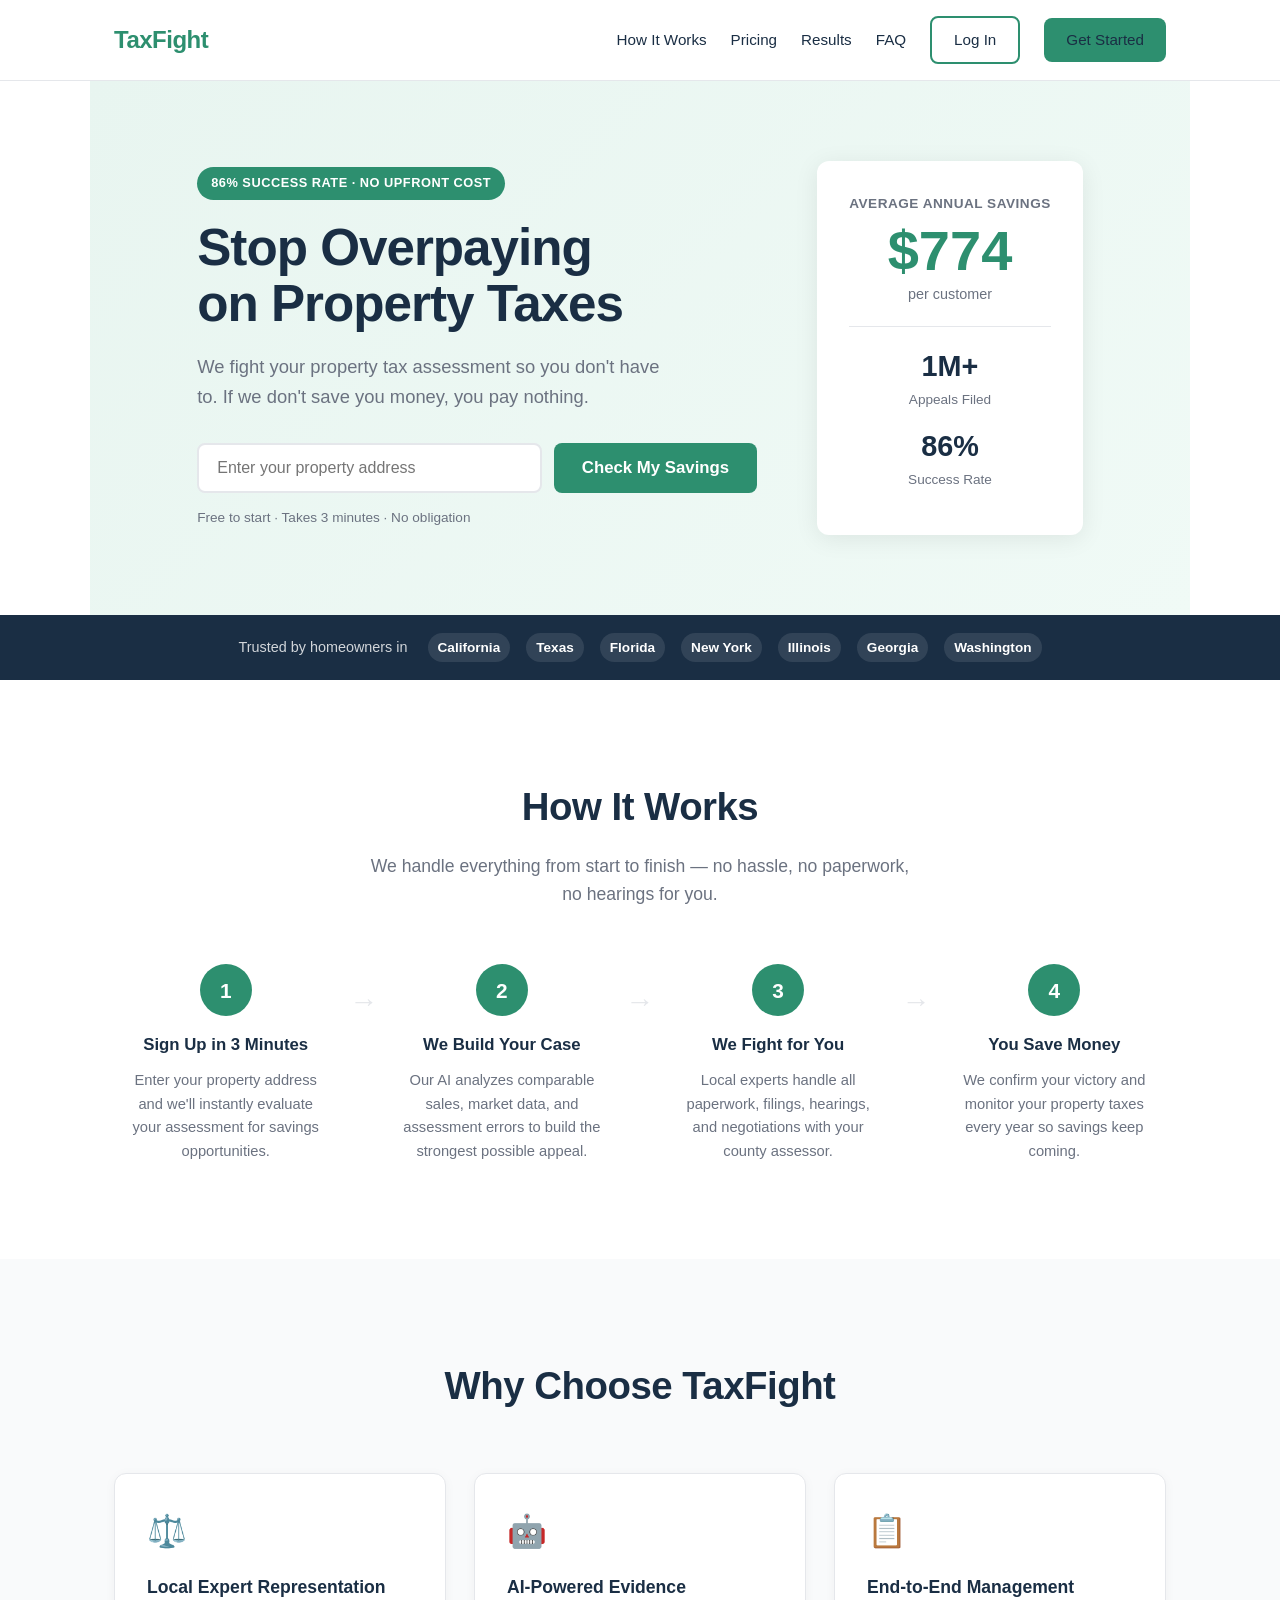
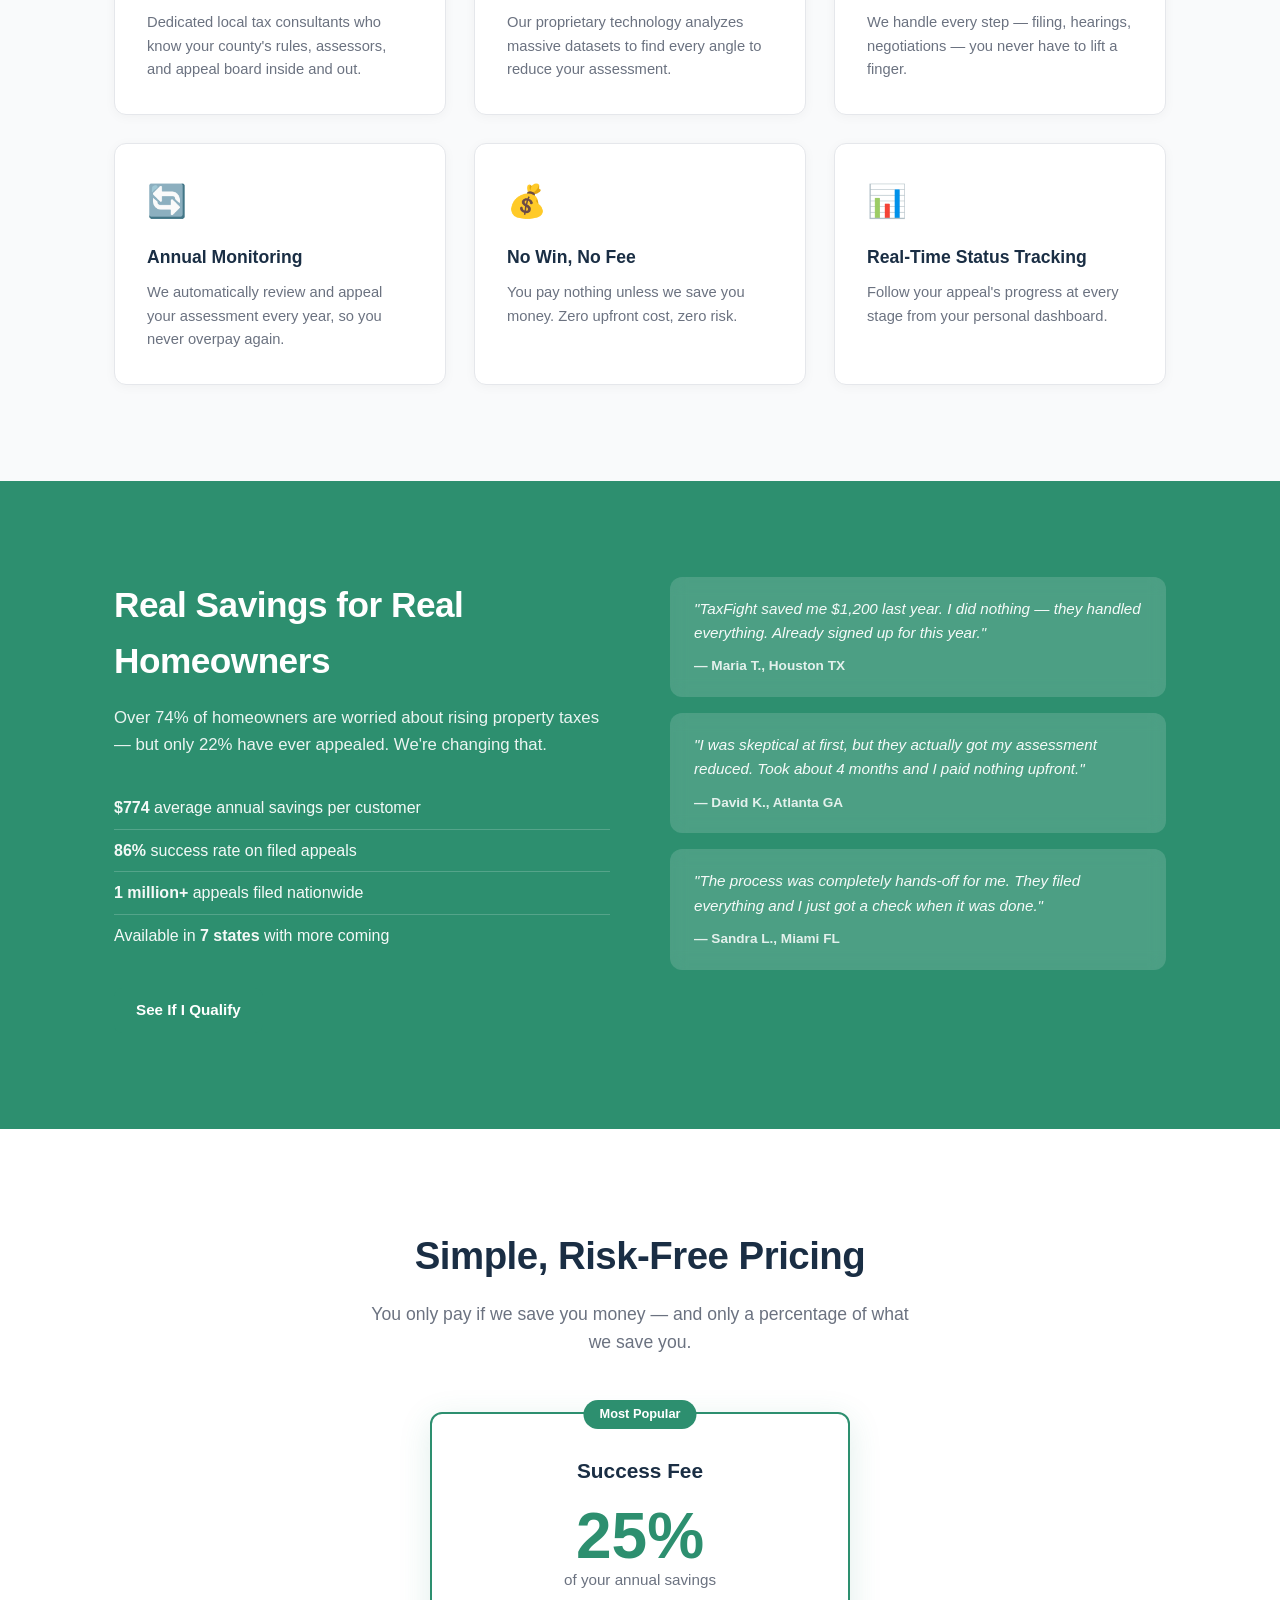
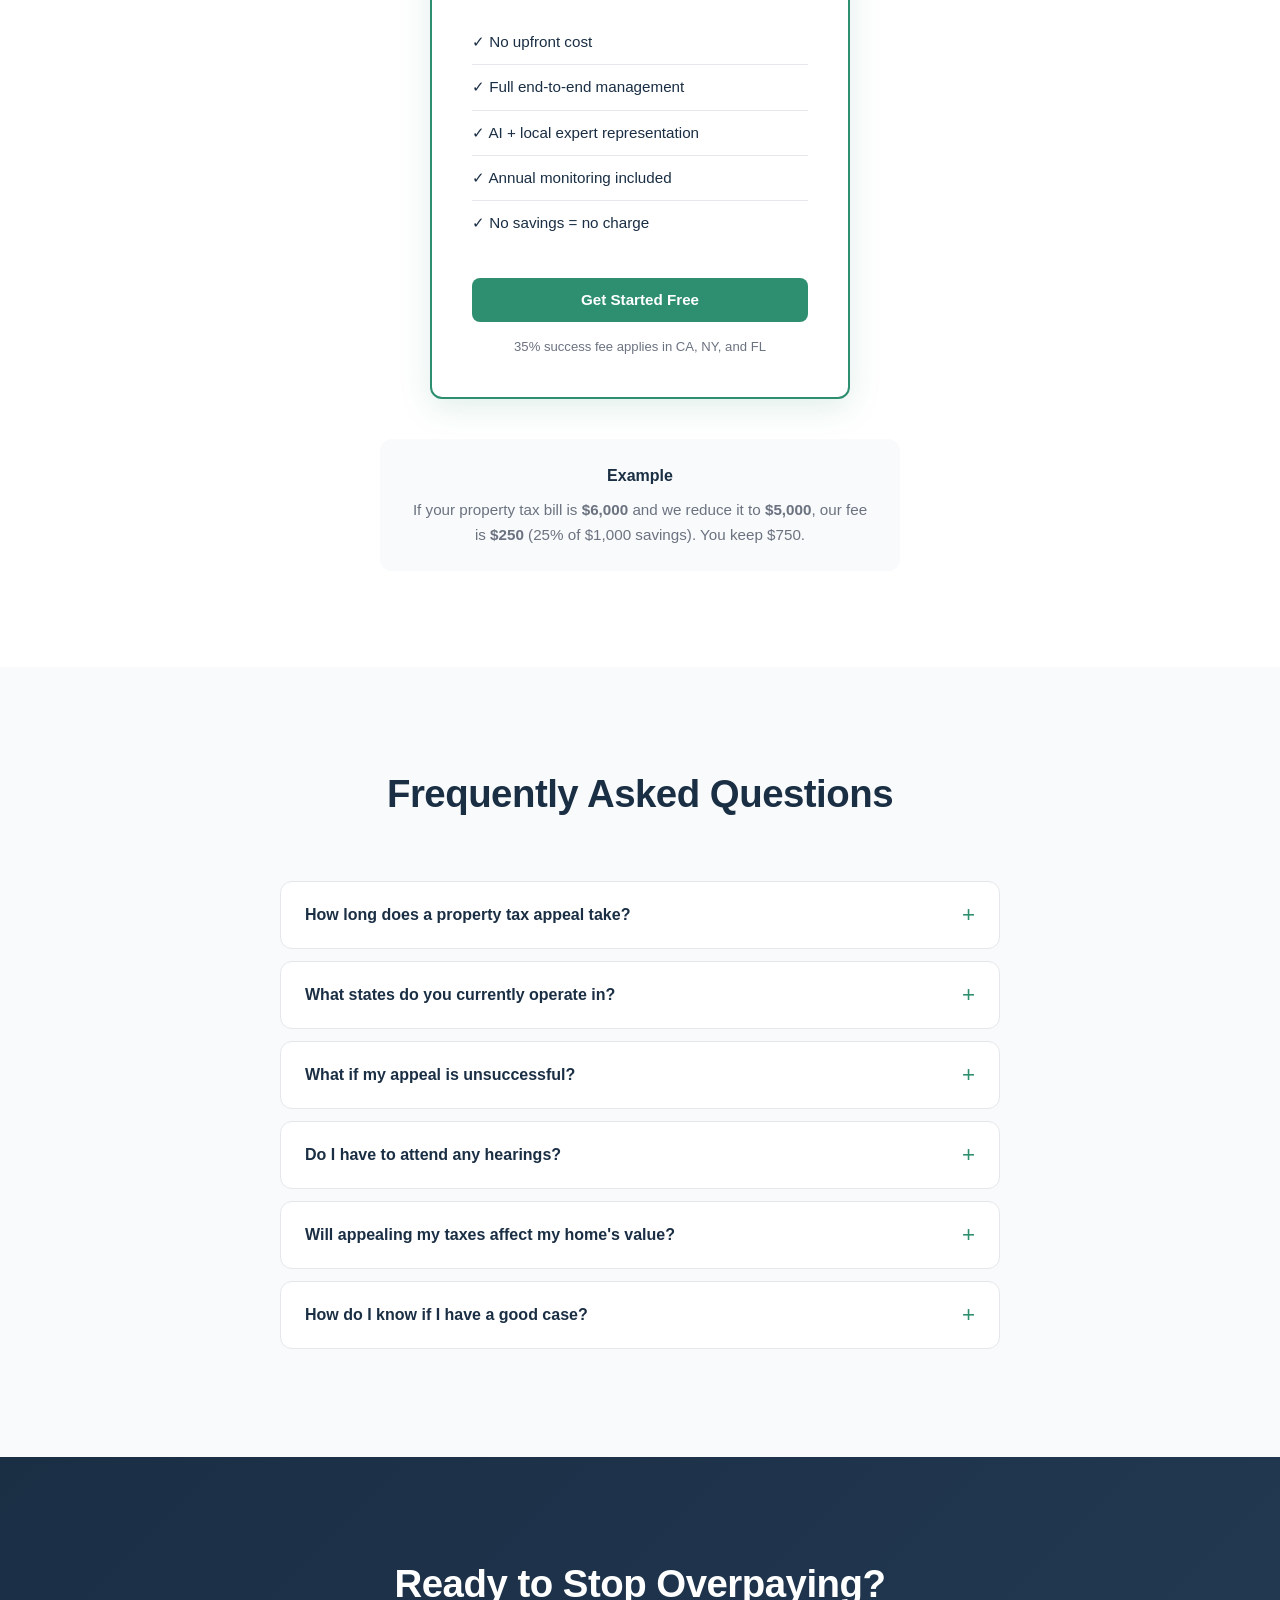
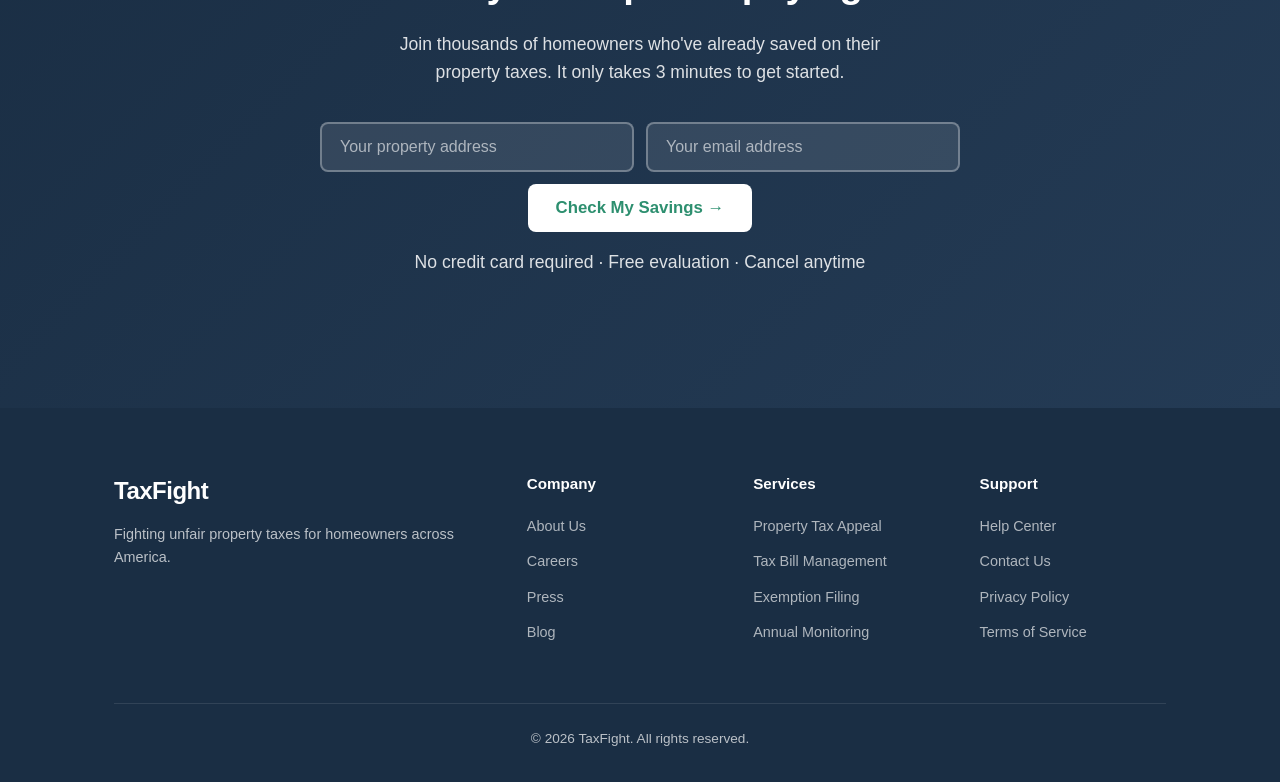
==== index.html @ 23f4a587 "Add TaxFight landing page - Ownwell-inspired property tax appeal site Full landing page clone includ" ====
<!DOCTYPE html>
<html lang="en">
<head>
  <meta charset="UTF-8" />
  <meta name="viewport" content="width=device-width, initial-scale=1.0" />
  <title>TaxFight - Reduce Your Property Taxes</title>
  <link rel="stylesheet" href="styles.css" />
</head>
<body>

  <!-- NAVBAR -->
  <nav class="navbar">
    <div class="nav-container">
      <a href="#" class="logo">TaxFight</a>
      <ul class="nav-links">
        <li><a href="#how-it-works">How It Works</a></li>
        <li><a href="#pricing">Pricing</a></li>
        <li><a href="#results">Results</a></li>
        <li><a href="#faq">FAQ</a></li>
        <li><a href="#signup" class="btn btn-outline">Log In</a></li>
        <li><a href="#signup" class="btn btn-primary">Get Started</a></li>
      </ul>
    </div>
  </nav>

  <!-- HERO -->
  <section class="hero">
    <div class="hero-content">
      <div class="hero-badge">86% Success Rate · No Upfront Cost</div>
      <h1>Stop Overpaying<br />on Property Taxes</h1>
      <p class="hero-sub">We fight your property tax assessment so you don't have to. If we don't save you money, you pay nothing.</p>
      <form class="hero-form" onsubmit="handleSignup(event)">
        <input type="text" placeholder="Enter your property address" class="hero-input" />
        <button type="submit" class="btn btn-primary btn-lg">Check My Savings</button>
      </form>
      <p class="hero-note">Free to start · Takes 3 minutes · No obligation</p>
    </div>
    <div class="hero-image">
      <div class="hero-card">
        <div class="card-label">Average Annual Savings</div>
        <div class="card-value">$774</div>
        <div class="card-sub">per customer</div>
        <div class="card-divider"></div>
        <div class="card-stat">
          <span class="stat-num">1M+</span>
          <span class="stat-label">Appeals Filed</span>
        </div>
        <div class="card-stat">
          <span class="stat-num">86%</span>
          <span class="stat-label">Success Rate</span>
        </div>
      </div>
    </div>
  </section>

  <!-- TRUST BAR -->
  <section class="trust-bar">
    <div class="container">
      <span>Trusted by homeowners in</span>
      <div class="states">
        <span>California</span>
        <span>Texas</span>
        <span>Florida</span>
        <span>New York</span>
        <span>Illinois</span>
        <span>Georgia</span>
        <span>Washington</span>
      </div>
    </div>
  </section>

  <!-- HOW IT WORKS -->
  <section class="how-it-works" id="how-it-works">
    <div class="container">
      <div class="section-header">
        <h2>How It Works</h2>
        <p>We handle everything from start to finish — no hassle, no paperwork, no hearings for you.</p>
      </div>
      <div class="steps">
        <div class="step">
          <div class="step-icon">1</div>
          <h3>Sign Up in 3 Minutes</h3>
          <p>Enter your property address and we'll instantly evaluate your assessment for savings opportunities.</p>
        </div>
        <div class="step-arrow">→</div>
        <div class="step">
          <div class="step-icon">2</div>
          <h3>We Build Your Case</h3>
          <p>Our AI analyzes comparable sales, market data, and assessment errors to build the strongest possible appeal.</p>
        </div>
        <div class="step-arrow">→</div>
        <div class="step">
          <div class="step-icon">3</div>
          <h3>We Fight for You</h3>
          <p>Local experts handle all paperwork, filings, hearings, and negotiations with your county assessor.</p>
        </div>
        <div class="step-arrow">→</div>
        <div class="step">
          <div class="step-icon">4</div>
          <h3>You Save Money</h3>
          <p>We confirm your victory and monitor your property taxes every year so savings keep coming.</p>
        </div>
      </div>
    </div>
  </section>

  <!-- FEATURES -->
  <section class="features">
    <div class="container">
      <div class="section-header">
        <h2>Why Choose TaxFight</h2>
      </div>
      <div class="features-grid">
        <div class="feature">
          <div class="feature-icon">⚖️</div>
          <h3>Local Expert Representation</h3>
          <p>Dedicated local tax consultants who know your county's rules, assessors, and appeal board inside and out.</p>
        </div>
        <div class="feature">
          <div class="feature-icon">🤖</div>
          <h3>AI-Powered Evidence</h3>
          <p>Our proprietary technology analyzes massive datasets to find every angle to reduce your assessment.</p>
        </div>
        <div class="feature">
          <div class="feature-icon">📋</div>
          <h3>End-to-End Management</h3>
          <p>We handle every step — filing, hearings, negotiations — you never have to lift a finger.</p>
        </div>
        <div class="feature">
          <div class="feature-icon">🔄</div>
          <h3>Annual Monitoring</h3>
          <p>We automatically review and appeal your assessment every year, so you never overpay again.</p>
        </div>
        <div class="feature">
          <div class="feature-icon">💰</div>
          <h3>No Win, No Fee</h3>
          <p>You pay nothing unless we save you money. Zero upfront cost, zero risk.</p>
        </div>
        <div class="feature">
          <div class="feature-icon">📊</div>
          <h3>Real-Time Status Tracking</h3>
          <p>Follow your appeal's progress at every stage from your personal dashboard.</p>
        </div>
      </div>
    </div>
  </section>

  <!-- RESULTS -->
  <section class="results" id="results">
    <div class="container">
      <div class="results-content">
        <div class="results-text">
          <h2>Real Savings for Real Homeowners</h2>
          <p>Over 74% of homeowners are worried about rising property taxes — but only 22% have ever appealed. We're changing that.</p>
          <ul class="results-list">
            <li><strong>$774</strong> average annual savings per customer</li>
            <li><strong>86%</strong> success rate on filed appeals</li>
            <li><strong>1 million+</strong> appeals filed nationwide</li>
            <li>Available in <strong>7 states</strong> with more coming</li>
          </ul>
          <a href="#signup" class="btn btn-primary">See If I Qualify</a>
        </div>
        <div class="testimonials">
          <div class="testimonial">
            <p>"TaxFight saved me $1,200 last year. I did nothing — they handled everything. Already signed up for this year."</p>
            <div class="testimonial-author">— Maria T., Houston TX</div>
          </div>
          <div class="testimonial">
            <p>"I was skeptical at first, but they actually got my assessment reduced. Took about 4 months and I paid nothing upfront."</p>
            <div class="testimonial-author">— David K., Atlanta GA</div>
          </div>
          <div class="testimonial">
            <p>"The process was completely hands-off for me. They filed everything and I just got a check when it was done."</p>
            <div class="testimonial-author">— Sandra L., Miami FL</div>
          </div>
        </div>
      </div>
    </div>
  </section>

  <!-- PRICING -->
  <section class="pricing" id="pricing">
    <div class="container">
      <div class="section-header">
        <h2>Simple, Risk-Free Pricing</h2>
        <p>You only pay if we save you money — and only a percentage of what we save you.</p>
      </div>
      <div class="pricing-cards">
        <div class="pricing-card featured">
          <div class="pricing-badge">Most Popular</div>
          <h3>Success Fee</h3>
          <div class="price">25%</div>
          <div class="price-label">of your annual savings</div>
          <ul class="pricing-features">
            <li>✓ No upfront cost</li>
            <li>✓ Full end-to-end management</li>
            <li>✓ AI + local expert representation</li>
            <li>✓ Annual monitoring included</li>
            <li>✓ No savings = no charge</li>
          </ul>
          <a href="#signup" class="btn btn-primary btn-block">Get Started Free</a>
          <p class="pricing-note">35% success fee applies in CA, NY, and FL</p>
        </div>
      </div>
      <div class="pricing-example">
        <h4>Example</h4>
        <p>If your property tax bill is <strong>$6,000</strong> and we reduce it to <strong>$5,000</strong>, our fee is <strong>$250</strong> (25% of $1,000 savings). You keep $750.</p>
      </div>
    </div>
  </section>

  <!-- FAQ -->
  <section class="faq" id="faq">
    <div class="container">
      <div class="section-header">
        <h2>Frequently Asked Questions</h2>
      </div>
      <div class="faq-list">
        <div class="faq-item">
          <button class="faq-question" onclick="toggleFaq(this)">
            How long does a property tax appeal take?
            <span class="faq-icon">+</span>
          </button>
          <div class="faq-answer">
            <p>Most appeals take between 4–12 months depending on your county. We handle everything during this time and keep you updated throughout the process.</p>
          </div>
        </div>
        <div class="faq-item">
          <button class="faq-question" onclick="toggleFaq(this)">
            What states do you currently operate in?
            <span class="faq-icon">+</span>
          </button>
          <div class="faq-answer">
            <p>We currently offer full-service representation in California, Texas, Florida, New York, Illinois, Georgia, and Washington. We're expanding to more states soon.</p>
          </div>
        </div>
        <div class="faq-item">
          <button class="faq-question" onclick="toggleFaq(this)">
            What if my appeal is unsuccessful?
            <span class="faq-icon">+</span>
          </button>
          <div class="faq-answer">
            <p>If we don't save you money, you owe us nothing. Our success fee only applies when we successfully reduce your tax bill.</p>
          </div>
        </div>
        <div class="faq-item">
          <button class="faq-question" onclick="toggleFaq(this)">
            Do I have to attend any hearings?
            <span class="faq-icon">+</span>
          </button>
          <div class="faq-answer">
            <p>No. Our local experts attend all hearings and handle all negotiations on your behalf. You don't have to do anything after signing up.</p>
          </div>
        </div>
        <div class="faq-item">
          <button class="faq-question" onclick="toggleFaq(this)">
            Will appealing my taxes affect my home's value?
            <span class="faq-icon">+</span>
          </button>
          <div class="faq-answer">
            <p>No. A property tax appeal challenges your tax assessment, not your property's market value. It has no impact on your home's sale price or equity.</p>
          </div>
        </div>
        <div class="faq-item">
          <button class="faq-question" onclick="toggleFaq(this)">
            How do I know if I have a good case?
            <span class="faq-icon">+</span>
          </button>
          <div class="faq-answer">
            <p>Sign up and we'll evaluate your assessment for free. We analyze your property data, comparable sales, and any errors in your assessment to determine if you have an opportunity to save.</p>
          </div>
        </div>
      </div>
    </div>
  </section>

  <!-- CTA -->
  <section class="cta" id="signup">
    <div class="container">
      <h2>Ready to Stop Overpaying?</h2>
      <p>Join thousands of homeowners who've already saved on their property taxes. It only takes 3 minutes to get started.</p>
      <form class="cta-form" onsubmit="handleSignup(event)">
        <input type="text" placeholder="Your property address" class="hero-input" />
        <input type="email" placeholder="Your email address" class="hero-input" />
        <button type="submit" class="btn btn-white btn-lg">Check My Savings →</button>
      </form>
      <p class="cta-note">No credit card required · Free evaluation · Cancel anytime</p>
    </div>
  </section>

  <!-- FOOTER -->
  <footer class="footer">
    <div class="container">
      <div class="footer-grid">
        <div class="footer-brand">
          <div class="logo">TaxFight</div>
          <p>Fighting unfair property taxes for homeowners across America.</p>
        </div>
        <div class="footer-links">
          <h4>Company</h4>
          <ul>
            <li><a href="#">About Us</a></li>
            <li><a href="#">Careers</a></li>
            <li><a href="#">Press</a></li>
            <li><a href="#">Blog</a></li>
          </ul>
        </div>
        <div class="footer-links">
          <h4>Services</h4>
          <ul>
            <li><a href="#">Property Tax Appeal</a></li>
            <li><a href="#">Tax Bill Management</a></li>
            <li><a href="#">Exemption Filing</a></li>
            <li><a href="#">Annual Monitoring</a></li>
          </ul>
        </div>
        <div class="footer-links">
          <h4>Support</h4>
          <ul>
            <li><a href="#">Help Center</a></li>
            <li><a href="#">Contact Us</a></li>
            <li><a href="#">Privacy Policy</a></li>
            <li><a href="#">Terms of Service</a></li>
          </ul>
        </div>
      </div>
      <div class="footer-bottom">
        <p>&copy; 2026 TaxFight. All rights reserved.</p>
      </div>
    </div>
  </footer>

  <script src="script.js"></script>
</body>
</html>
---- styles.css ----
/* ===== RESET & BASE ===== */
*, *::before, *::after { box-sizing: border-box; margin: 0; padding: 0; }

:root {
  --green: #2d8f6f;
  --green-dark: #226b54;
  --green-light: #e8f5f0;
  --navy: #1a2e44;
  --gray: #6b7280;
  --light: #f9fafb;
  --white: #ffffff;
  --border: #e5e7eb;
  --shadow: 0 4px 24px rgba(0,0,0,0.08);
  --radius: 12px;
}

html { scroll-behavior: smooth; }

body {
  font-family: -apple-system, BlinkMacSystemFont, 'Segoe UI', Roboto, sans-serif;
  color: var(--navy);
  line-height: 1.6;
}

.container { max-width: 1100px; margin: 0 auto; padding: 0 24px; }

/* ===== NAVBAR ===== */
.navbar {
  position: sticky;
  top: 0;
  background: var(--white);
  border-bottom: 1px solid var(--border);
  z-index: 100;
  padding: 16px 0;
}

.nav-container {
  max-width: 1100px;
  margin: 0 auto;
  padding: 0 24px;
  display: flex;
  align-items: center;
  justify-content: space-between;
}

.logo {
  font-size: 1.5rem;
  font-weight: 800;
  color: var(--green);
  text-decoration: none;
  letter-spacing: -0.5px;
}

.nav-links {
  list-style: none;
  display: flex;
  align-items: center;
  gap: 24px;
}

.nav-links a {
  text-decoration: none;
  color: var(--navy);
  font-size: 0.95rem;
  font-weight: 500;
  transition: color 0.2s;
}

.nav-links a:hover { color: var(--green); }

/* ===== BUTTONS ===== */
.btn {
  display: inline-block;
  padding: 10px 22px;
  border-radius: 8px;
  font-weight: 600;
  font-size: 0.95rem;
  text-decoration: none;
  cursor: pointer;
  border: none;
  transition: all 0.2s;
}

.btn-primary {
  background: var(--green);
  color: var(--white);
}

.btn-primary:hover { background: var(--green-dark); transform: translateY(-1px); }

.btn-outline {
  background: transparent;
  color: var(--green);
  border: 2px solid var(--green);
}

.btn-outline:hover { background: var(--green-light); }

.btn-white {
  background: var(--white);
  color: var(--green);
}

.btn-white:hover { background: var(--green-light); }

.btn-lg { padding: 14px 28px; font-size: 1.05rem; }
.btn-block { display: block; width: 100%; text-align: center; }

/* ===== HERO ===== */
.hero {
  background: linear-gradient(135deg, var(--green-light) 0%, #f0faf6 100%);
  padding: 80px 24px;
  display: flex;
  align-items: center;
  justify-content: center;
  gap: 60px;
  max-width: 1100px;
  margin: 0 auto;
}

.hero-content { flex: 1; max-width: 560px; }

.hero-badge {
  display: inline-block;
  background: var(--green);
  color: var(--white);
  font-size: 0.8rem;
  font-weight: 700;
  padding: 6px 14px;
  border-radius: 100px;
  margin-bottom: 20px;
  letter-spacing: 0.5px;
  text-transform: uppercase;
}

.hero h1 {
  font-size: 3.2rem;
  font-weight: 900;
  line-height: 1.1;
  color: var(--navy);
  margin-bottom: 20px;
  letter-spacing: -1px;
}

.hero-sub {
  font-size: 1.15rem;
  color: var(--gray);
  margin-bottom: 32px;
  max-width: 480px;
}

.hero-form {
  display: flex;
  gap: 12px;
  margin-bottom: 14px;
  flex-wrap: wrap;
}

.hero-input {
  flex: 1;
  min-width: 220px;
  padding: 14px 18px;
  border: 2px solid var(--border);
  border-radius: 8px;
  font-size: 1rem;
  outline: none;
  transition: border-color 0.2s;
}

.hero-input:focus { border-color: var(--green); }

.hero-note { font-size: 0.85rem; color: var(--gray); }

.hero-image { flex-shrink: 0; }

.hero-card {
  background: var(--white);
  border-radius: var(--radius);
  padding: 32px;
  box-shadow: var(--shadow);
  text-align: center;
  min-width: 220px;
}

.card-label { font-size: 0.85rem; color: var(--gray); font-weight: 600; text-transform: uppercase; letter-spacing: 0.5px; }
.card-value { font-size: 3.5rem; font-weight: 900; color: var(--green); line-height: 1; margin: 8px 0 4px; }
.card-sub { font-size: 0.9rem; color: var(--gray); margin-bottom: 20px; }
.card-divider { border-top: 1px solid var(--border); margin: 16px 0; }
.card-stat { display: flex; flex-direction: column; margin-bottom: 12px; }
.stat-num { font-size: 1.8rem; font-weight: 800; color: var(--navy); }
.stat-label { font-size: 0.85rem; color: var(--gray); }

/* ===== TRUST BAR ===== */
.trust-bar {
  background: var(--navy);
  color: rgba(255,255,255,0.8);
  padding: 18px 24px;
  text-align: center;
  font-size: 0.9rem;
}

.trust-bar .container { display: flex; align-items: center; justify-content: center; gap: 20px; flex-wrap: wrap; }

.states {
  display: flex;
  gap: 16px;
  flex-wrap: wrap;
  justify-content: center;
}

.states span {
  color: var(--white);
  font-weight: 600;
  font-size: 0.85rem;
  background: rgba(255,255,255,0.1);
  padding: 4px 10px;
  border-radius: 100px;
}

/* ===== SECTION HEADER ===== */
.section-header {
  text-align: center;
  margin-bottom: 56px;
}

.section-header h2 {
  font-size: 2.4rem;
  font-weight: 800;
  color: var(--navy);
  margin-bottom: 14px;
  letter-spacing: -0.5px;
}

.section-header p {
  font-size: 1.1rem;
  color: var(--gray);
  max-width: 560px;
  margin: 0 auto;
}

/* ===== HOW IT WORKS ===== */
.how-it-works { padding: 96px 0; background: var(--white); }

.steps {
  display: flex;
  align-items: flex-start;
  gap: 12px;
  flex-wrap: wrap;
  justify-content: center;
}

.step {
  flex: 1;
  min-width: 200px;
  max-width: 240px;
  text-align: center;
  padding: 0 12px;
}

.step-icon {
  width: 52px;
  height: 52px;
  background: var(--green);
  color: var(--white);
  border-radius: 50%;
  display: flex;
  align-items: center;
  justify-content: center;
  font-size: 1.3rem;
  font-weight: 800;
  margin: 0 auto 16px;
}

.step h3 { font-size: 1.05rem; font-weight: 700; margin-bottom: 10px; color: var(--navy); }
.step p { font-size: 0.92rem; color: var(--gray); }

.step-arrow {
  font-size: 1.8rem;
  color: var(--border);
  margin-top: 14px;
  font-weight: 300;
}

/* ===== FEATURES ===== */
.features { padding: 96px 0; background: var(--light); }

.features-grid {
  display: grid;
  grid-template-columns: repeat(auto-fit, minmax(300px, 1fr));
  gap: 28px;
}

.feature {
  background: var(--white);
  border-radius: var(--radius);
  padding: 32px;
  box-shadow: 0 2px 12px rgba(0,0,0,0.04);
  border: 1px solid var(--border);
  transition: transform 0.2s, box-shadow 0.2s;
}

.feature:hover { transform: translateY(-4px); box-shadow: var(--shadow); }

.feature-icon { font-size: 2rem; margin-bottom: 16px; }
.feature h3 { font-size: 1.1rem; font-weight: 700; margin-bottom: 10px; color: var(--navy); }
.feature p { font-size: 0.92rem; color: var(--gray); }

/* ===== RESULTS ===== */
.results { padding: 96px 0; background: var(--green); color: var(--white); }

.results-content {
  display: flex;
  gap: 60px;
  align-items: flex-start;
  flex-wrap: wrap;
}

.results-text { flex: 1; min-width: 280px; }

.results-text h2 {
  font-size: 2.2rem;
  font-weight: 800;
  margin-bottom: 16px;
  letter-spacing: -0.5px;
}

.results-text p { font-size: 1.05rem; opacity: 0.9; margin-bottom: 28px; }

.results-list { list-style: none; margin-bottom: 32px; }
.results-list li { padding: 8px 0; font-size: 1rem; opacity: 0.95; border-bottom: 1px solid rgba(255,255,255,0.2); }
.results-list li:last-child { border-bottom: none; }
.results-list strong { color: var(--white); }

.testimonials { flex: 1; min-width: 280px; display: flex; flex-direction: column; gap: 16px; }

.testimonial {
  background: rgba(255,255,255,0.15);
  border-radius: var(--radius);
  padding: 20px 24px;
  backdrop-filter: blur(8px);
}

.testimonial p { font-size: 0.95rem; opacity: 0.95; font-style: italic; margin-bottom: 10px; }
.testimonial-author { font-size: 0.85rem; font-weight: 700; opacity: 0.85; }

/* ===== PRICING ===== */
.pricing { padding: 96px 0; background: var(--white); }

.pricing-cards { display: flex; justify-content: center; margin-bottom: 40px; }

.pricing-card {
  background: var(--white);
  border: 2px solid var(--border);
  border-radius: var(--radius);
  padding: 40px;
  max-width: 420px;
  width: 100%;
  text-align: center;
  position: relative;
}

.pricing-card.featured { border-color: var(--green); box-shadow: 0 8px 32px rgba(45,143,111,0.15); }

.pricing-badge {
  position: absolute;
  top: -14px;
  left: 50%;
  transform: translateX(-50%);
  background: var(--green);
  color: var(--white);
  font-size: 0.8rem;
  font-weight: 700;
  padding: 4px 16px;
  border-radius: 100px;
  white-space: nowrap;
}

.pricing-card h3 { font-size: 1.3rem; font-weight: 700; margin-bottom: 16px; color: var(--navy); }

.price { font-size: 4rem; font-weight: 900; color: var(--green); line-height: 1; }
.price-label { color: var(--gray); font-size: 0.95rem; margin-bottom: 28px; }

.pricing-features { list-style: none; text-align: left; margin-bottom: 32px; }
.pricing-features li { padding: 10px 0; border-bottom: 1px solid var(--border); color: var(--navy); font-size: 0.95rem; }
.pricing-features li:last-child { border-bottom: none; }

.pricing-note { font-size: 0.82rem; color: var(--gray); margin-top: 14px; }

.pricing-example {
  background: var(--light);
  border-radius: var(--radius);
  padding: 24px 32px;
  max-width: 520px;
  margin: 0 auto;
  text-align: center;
}

.pricing-example h4 { font-size: 1rem; font-weight: 700; margin-bottom: 10px; color: var(--navy); }
.pricing-example p { font-size: 0.95rem; color: var(--gray); }

/* ===== FAQ ===== */
.faq { padding: 96px 0; background: var(--light); }

.faq-list { max-width: 720px; margin: 0 auto; }

.faq-item {
  border: 1px solid var(--border);
  border-radius: var(--radius);
  margin-bottom: 12px;
  overflow: hidden;
  background: var(--white);
}

.faq-question {
  width: 100%;
  display: flex;
  justify-content: space-between;
  align-items: center;
  padding: 20px 24px;
  background: none;
  border: none;
  cursor: pointer;
  font-size: 1rem;
  font-weight: 600;
  color: var(--navy);
  text-align: left;
  transition: background 0.2s;
}

.faq-question:hover { background: var(--light); }

.faq-icon {
  font-size: 1.4rem;
  font-weight: 300;
  color: var(--green);
  transition: transform 0.2s;
  flex-shrink: 0;
}

.faq-answer { display: none; padding: 0 24px 20px; }
.faq-answer.open { display: block; }
.faq-answer p { font-size: 0.95rem; color: var(--gray); }

/* ===== CTA ===== */
.cta {
  background: linear-gradient(135deg, var(--navy) 0%, #243b55 100%);
  padding: 96px 24px;
  text-align: center;
  color: var(--white);
}

.cta h2 { font-size: 2.4rem; font-weight: 800; margin-bottom: 16px; letter-spacing: -0.5px; }
.cta p { font-size: 1.1rem; opacity: 0.85; margin-bottom: 36px; max-width: 520px; margin-left: auto; margin-right: auto; }

.cta-form {
  display: flex;
  gap: 12px;
  justify-content: center;
  flex-wrap: wrap;
  max-width: 640px;
  margin: 0 auto 16px;
}

.cta-form .hero-input {
  background: rgba(255,255,255,0.1);
  border-color: rgba(255,255,255,0.3);
  color: var(--white);
}

.cta-form .hero-input::placeholder { color: rgba(255,255,255,0.6); }
.cta-form .hero-input:focus { border-color: rgba(255,255,255,0.7); }

.cta-note { font-size: 0.85rem; opacity: 0.6; }

/* ===== FOOTER ===== */
.footer { background: var(--navy); color: rgba(255,255,255,0.7); padding: 64px 0 32px; }

.footer-grid {
  display: grid;
  grid-template-columns: 2fr 1fr 1fr 1fr;
  gap: 40px;
  margin-bottom: 48px;
}

.footer-brand .logo { color: var(--white); margin-bottom: 12px; display: block; }
.footer-brand p { font-size: 0.9rem; }

.footer-links h4 { color: var(--white); font-size: 0.95rem; margin-bottom: 16px; }
.footer-links ul { list-style: none; }
.footer-links li { margin-bottom: 10px; }
.footer-links a { color: rgba(255,255,255,0.65); text-decoration: none; font-size: 0.9rem; transition: color 0.2s; }
.footer-links a:hover { color: var(--white); }

.footer-bottom {
  border-top: 1px solid rgba(255,255,255,0.1);
  padding-top: 24px;
  text-align: center;
  font-size: 0.85rem;
}

/* ===== RESPONSIVE ===== */
@media (max-width: 768px) {
  .hero { flex-direction: column; padding: 48px 24px; gap: 40px; }
  .hero h1 { font-size: 2.4rem; }
  .hero-image { width: 100%; }
  .hero-card { margin: 0 auto; }

  .nav-links { display: none; }

  .steps { flex-direction: column; align-items: center; }
  .step-arrow { transform: rotate(90deg); }

  .results-content { flex-direction: column; }

  .footer-grid { grid-template-columns: 1fr 1fr; }

  .section-header h2 { font-size: 1.9rem; }
}
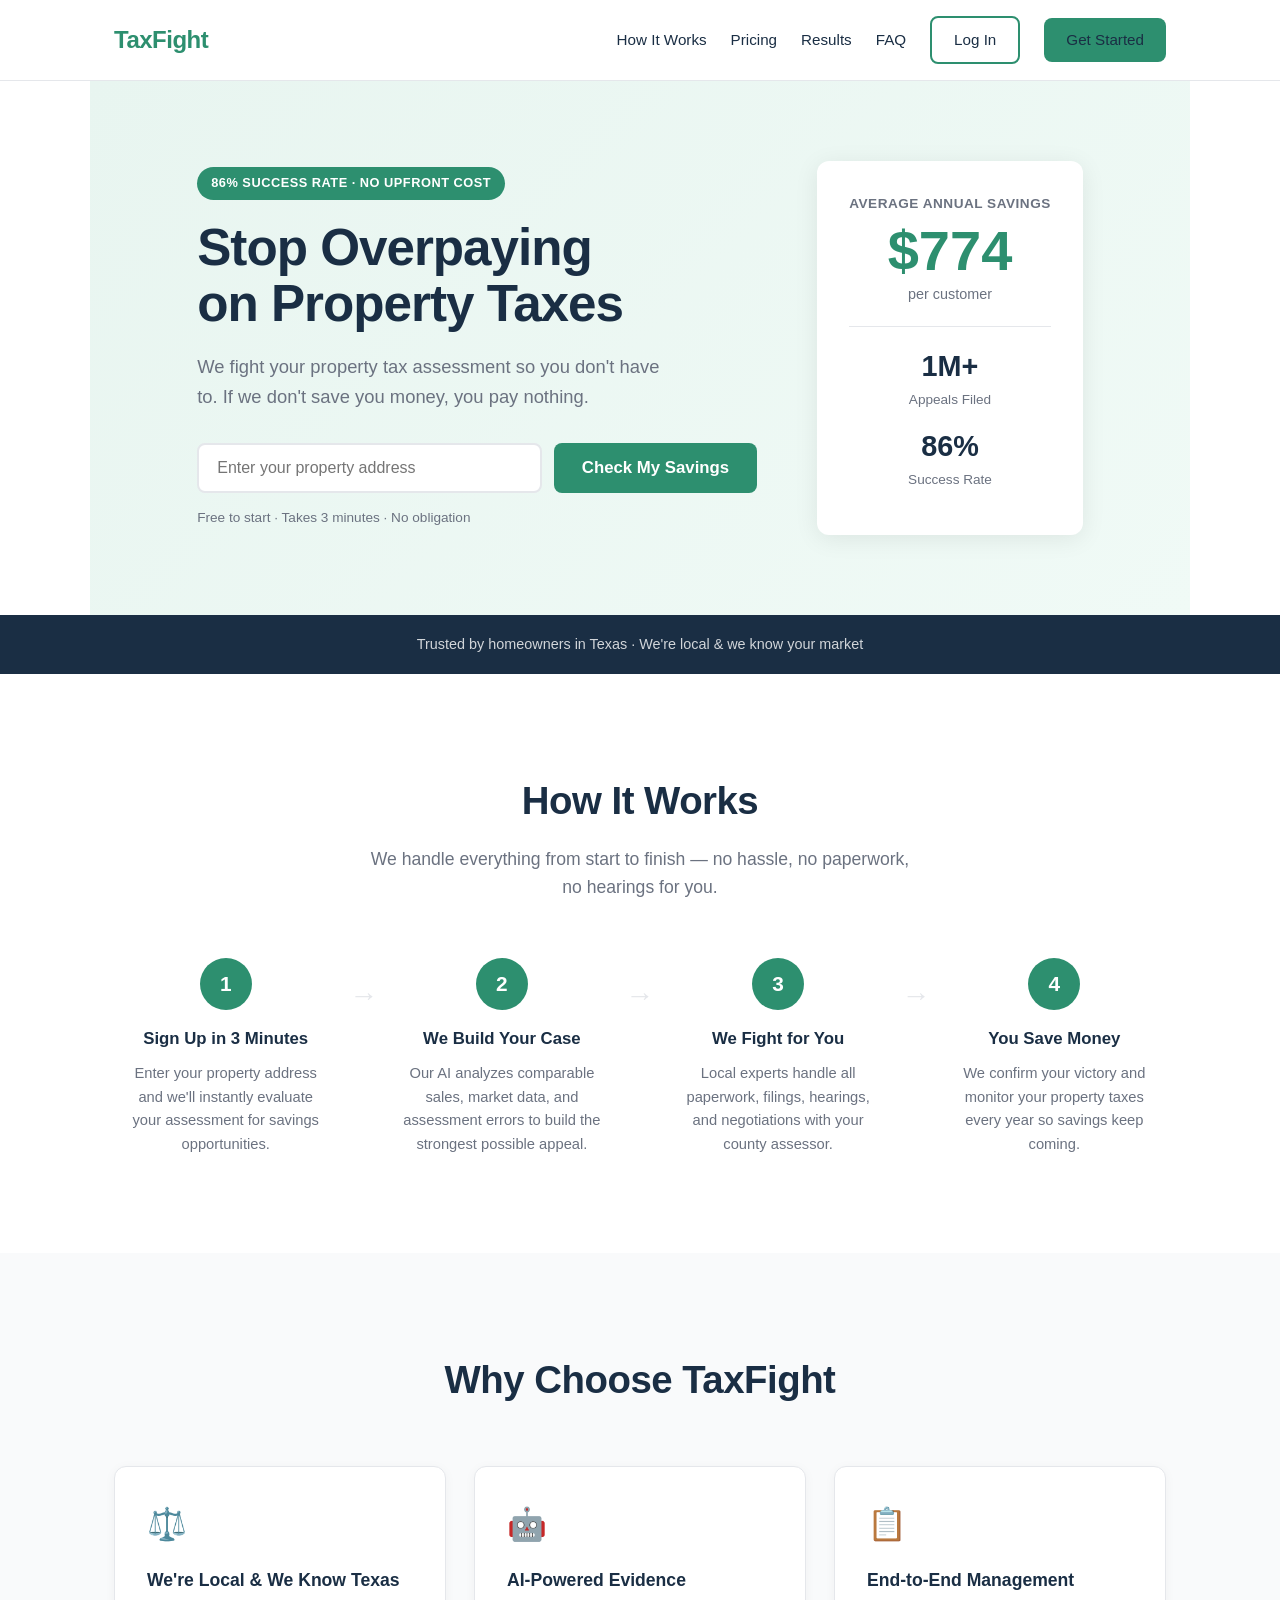
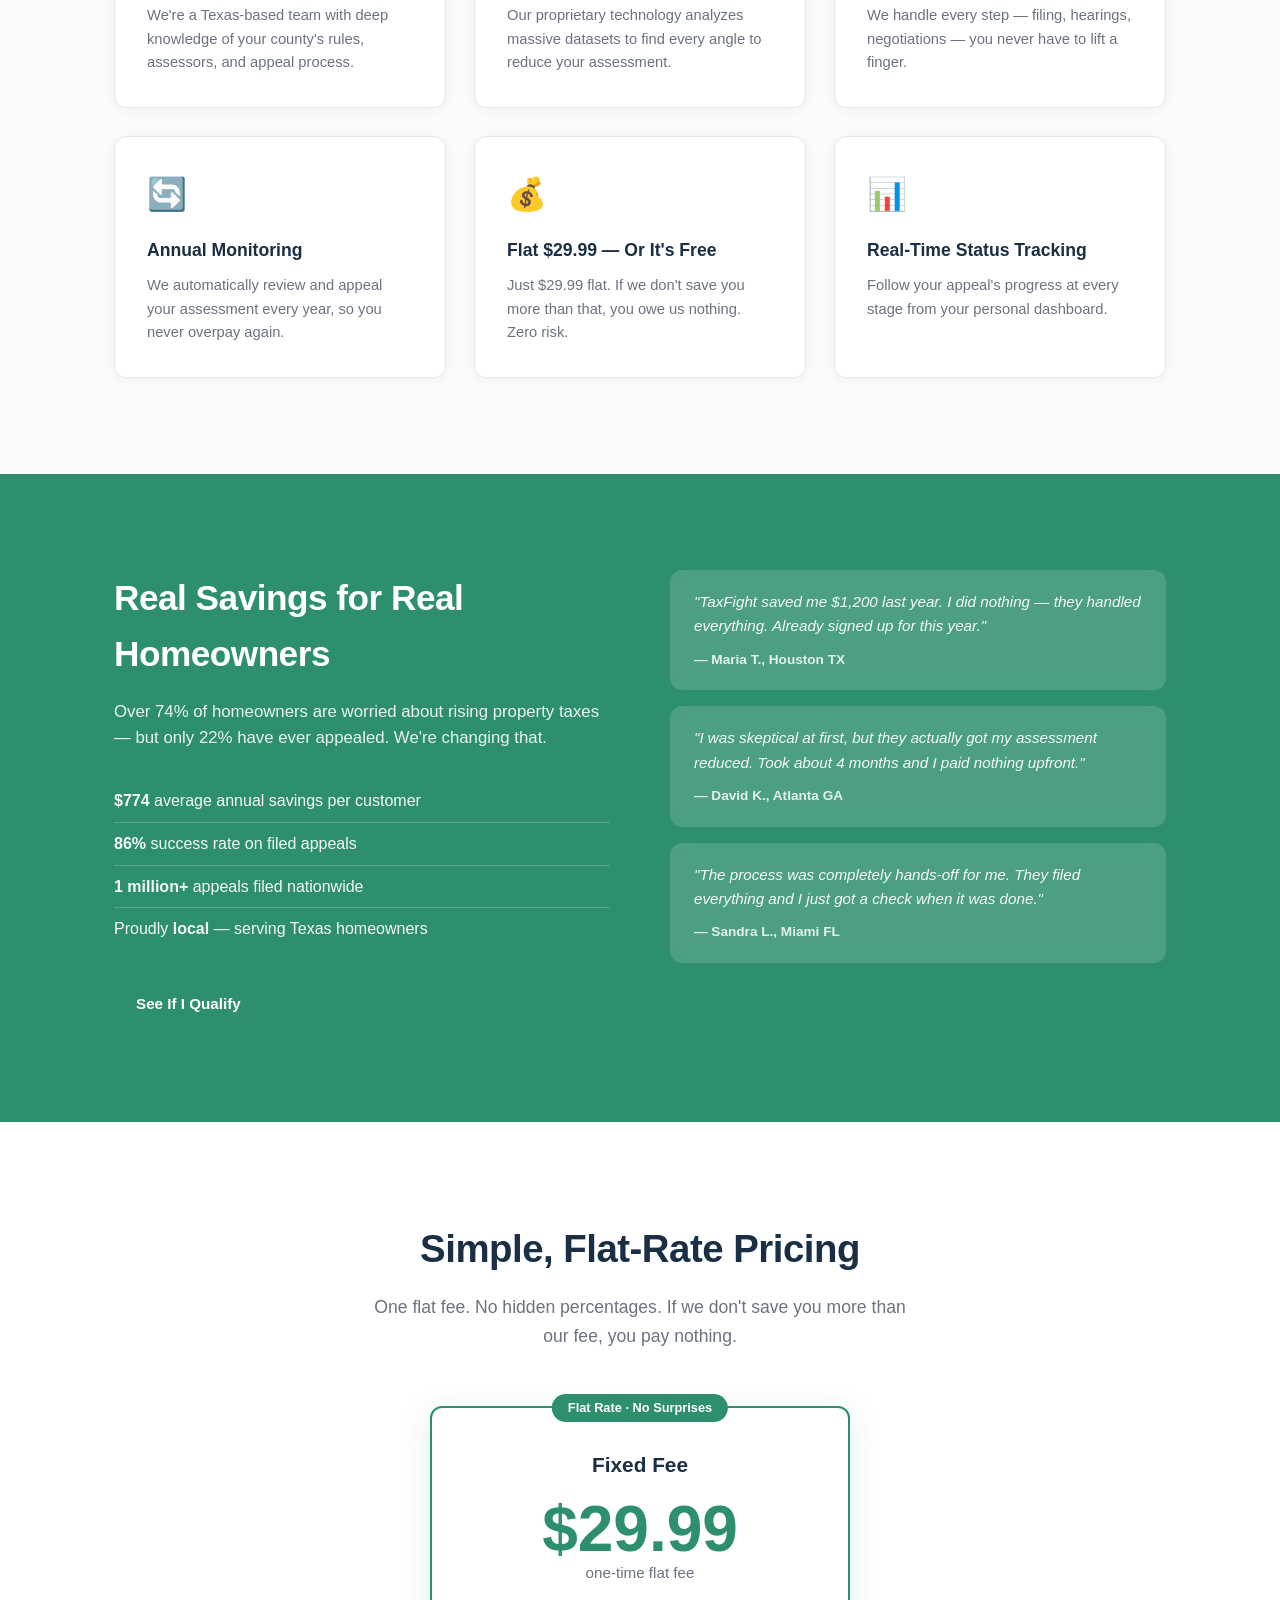
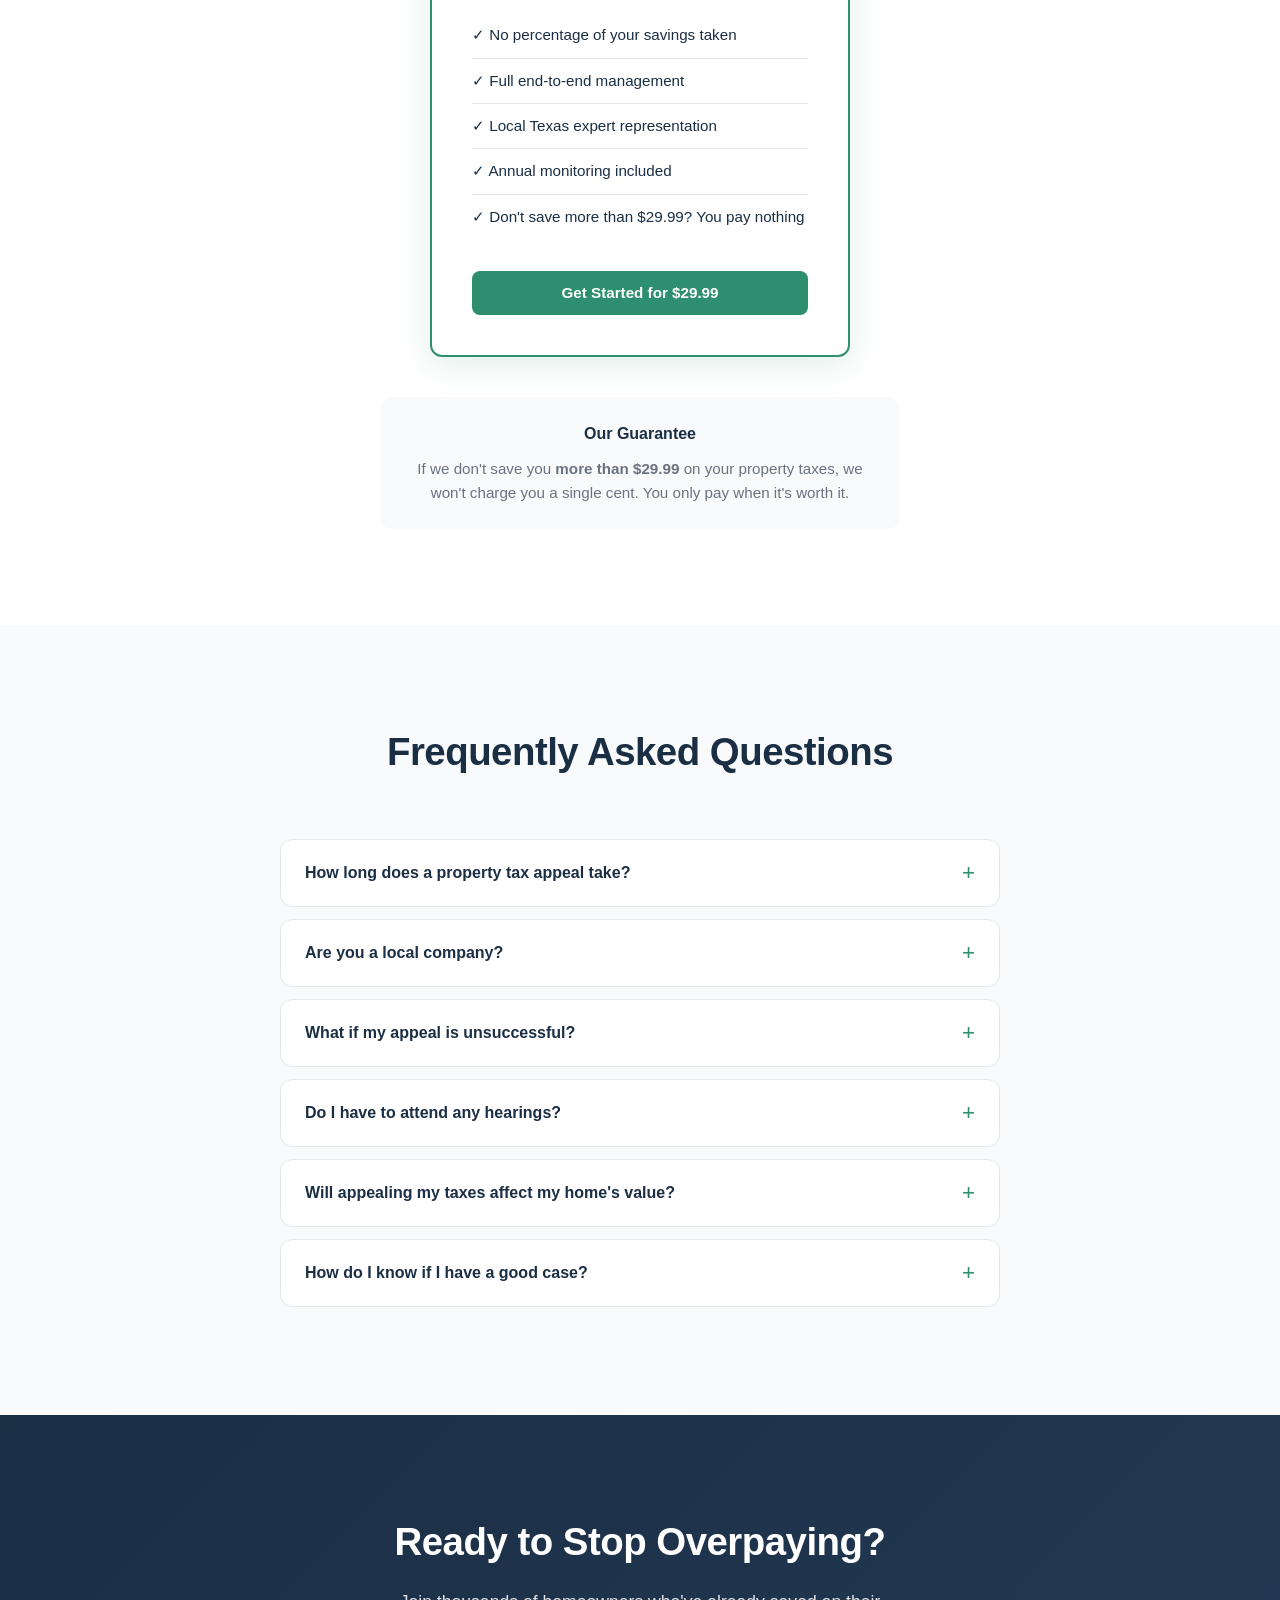
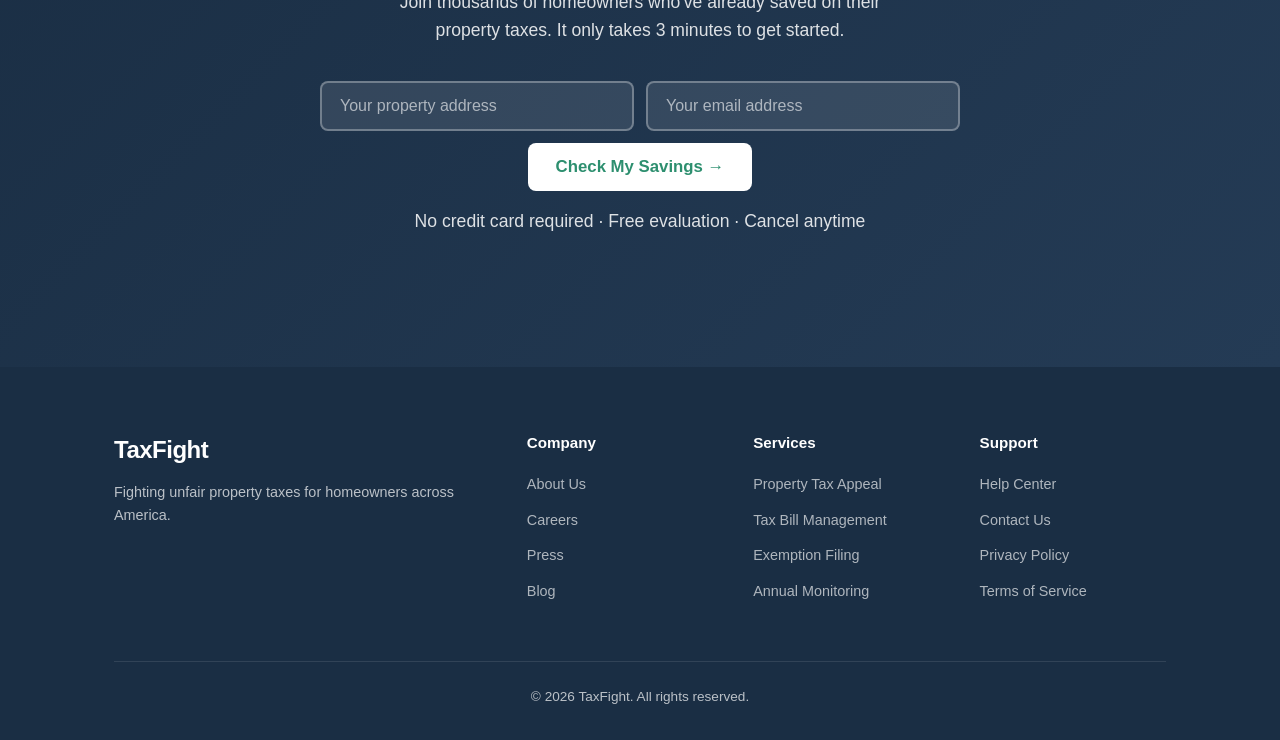
==== commit 2ad2bed8: "Update trust bar, pricing, and local messaging - Trust bar: Texas only, highlight local presence - P" ====
--- a/index.html
+++ b/index.html
@@ -56,16 +56,7 @@
   <!-- TRUST BAR -->
   <section class="trust-bar">
     <div class="container">
-      <span>Trusted by homeowners in</span>
-      <div class="states">
-        <span>California</span>
-        <span>Texas</span>
-        <span>Florida</span>
-        <span>New York</span>
-        <span>Illinois</span>
-        <span>Georgia</span>
-        <span>Washington</span>
-      </div>
+      <span>Trusted by homeowners in Texas · We're local & we know your market</span>
     </div>
   </section>
 
@@ -113,8 +104,8 @@
       <div class="features-grid">
         <div class="feature">
           <div class="feature-icon">⚖️</div>
-          <h3>Local Expert Representation</h3>
-          <p>Dedicated local tax consultants who know your county's rules, assessors, and appeal board inside and out.</p>
+          <h3>We're Local & We Know Texas</h3>
+          <p>We're a Texas-based team with deep knowledge of your county's rules, assessors, and appeal process.</p>
         </div>
         <div class="feature">
           <div class="feature-icon">🤖</div>
@@ -133,8 +124,8 @@
         </div>
         <div class="feature">
           <div class="feature-icon">💰</div>
-          <h3>No Win, No Fee</h3>
-          <p>You pay nothing unless we save you money. Zero upfront cost, zero risk.</p>
+          <h3>Flat $29.99 — Or It's Free</h3>
+          <p>Just $29.99 flat. If we don't save you more than that, you owe us nothing. Zero risk.</p>
         </div>
         <div class="feature">
           <div class="feature-icon">📊</div>
@@ -156,7 +147,7 @@
             <li><strong>$774</strong> average annual savings per customer</li>
             <li><strong>86%</strong> success rate on filed appeals</li>
             <li><strong>1 million+</strong> appeals filed nationwide</li>
-            <li>Available in <strong>7 states</strong> with more coming</li>
+            <li>Proudly <strong>local</strong> — serving Texas homeowners</li>
           </ul>
           <a href="#signup" class="btn btn-primary">See If I Qualify</a>
         </div>
@@ -182,29 +173,28 @@
   <section class="pricing" id="pricing">
     <div class="container">
       <div class="section-header">
-        <h2>Simple, Risk-Free Pricing</h2>
-        <p>You only pay if we save you money — and only a percentage of what we save you.</p>
+        <h2>Simple, Flat-Rate Pricing</h2>
+        <p>One flat fee. No hidden percentages. If we don't save you more than our fee, you pay nothing.</p>
       </div>
       <div class="pricing-cards">
         <div class="pricing-card featured">
-          <div class="pricing-badge">Most Popular</div>
-          <h3>Success Fee</h3>
-          <div class="price">25%</div>
-          <div class="price-label">of your annual savings</div>
+          <div class="pricing-badge">Flat Rate · No Surprises</div>
+          <h3>Fixed Fee</h3>
+          <div class="price">$29.99</div>
+          <div class="price-label">one-time flat fee</div>
           <ul class="pricing-features">
-            <li>✓ No upfront cost</li>
+            <li>✓ No percentage of your savings taken</li>
             <li>✓ Full end-to-end management</li>
-            <li>✓ AI + local expert representation</li>
+            <li>✓ Local Texas expert representation</li>
             <li>✓ Annual monitoring included</li>
-            <li>✓ No savings = no charge</li>
-          </ul>
-          <a href="#signup" class="btn btn-primary btn-block">Get Started Free</a>
-          <p class="pricing-note">35% success fee applies in CA, NY, and FL</p>
+            <li>✓ Don't save more than $29.99? You pay nothing</li>
+          </ul>
+          <a href="#signup" class="btn btn-primary btn-block">Get Started for $29.99</a>
         </div>
       </div>
       <div class="pricing-example">
-        <h4>Example</h4>
-        <p>If your property tax bill is <strong>$6,000</strong> and we reduce it to <strong>$5,000</strong>, our fee is <strong>$250</strong> (25% of $1,000 savings). You keep $750.</p>
+        <h4>Our Guarantee</h4>
+        <p>If we don't save you <strong>more than $29.99</strong> on your property taxes, we won't charge you a single cent. You only pay when it's worth it.</p>
       </div>
     </div>
   </section>
@@ -227,11 +217,11 @@
         </div>
         <div class="faq-item">
           <button class="faq-question" onclick="toggleFaq(this)">
-            What states do you currently operate in?
-            <span class="faq-icon">+</span>
-          </button>
-          <div class="faq-answer">
-            <p>We currently offer full-service representation in California, Texas, Florida, New York, Illinois, Georgia, and Washington. We're expanding to more states soon.</p>
+            Are you a local company?
+            <span class="faq-icon">+</span>
+          </button>
+          <div class="faq-answer">
+            <p>We are a local Texas-based company serving Texas homeowners. We know your county, your assessors, and your market inside and out.</p>
           </div>
         </div>
         <div class="faq-item">
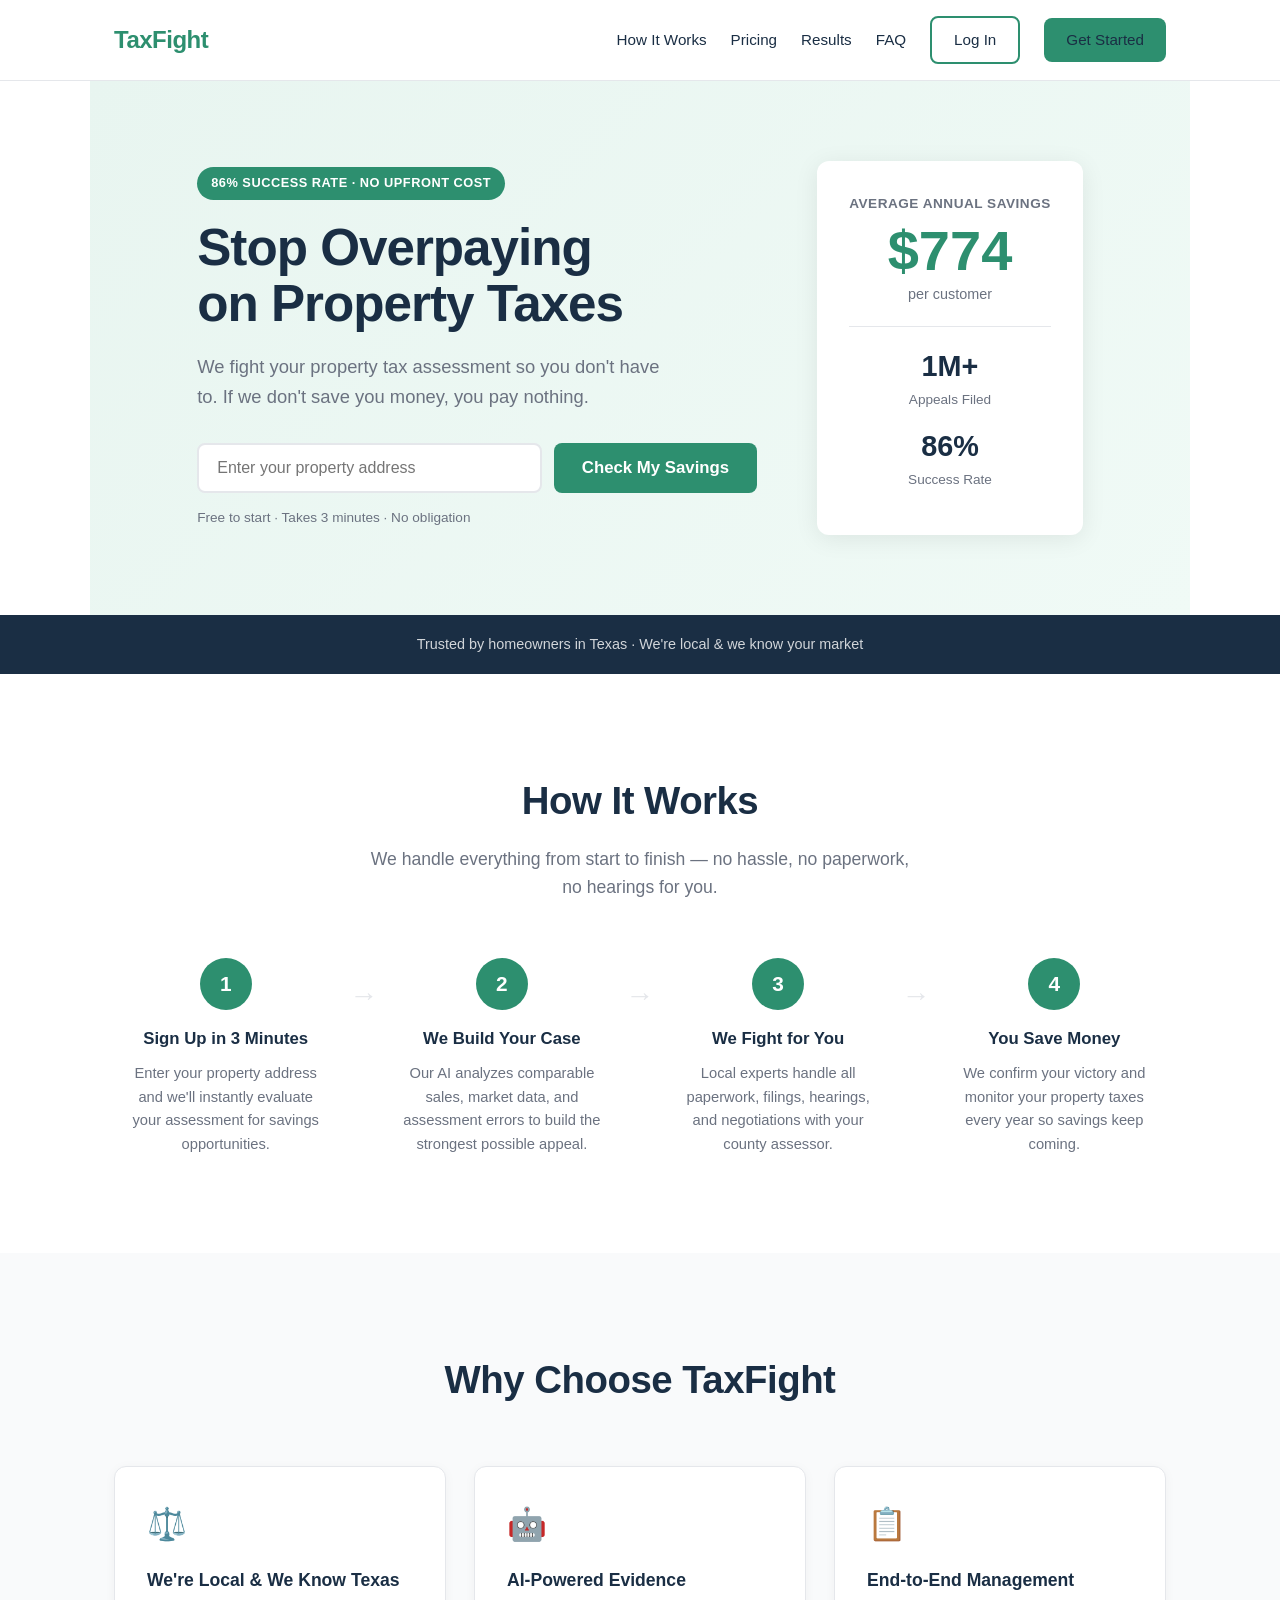
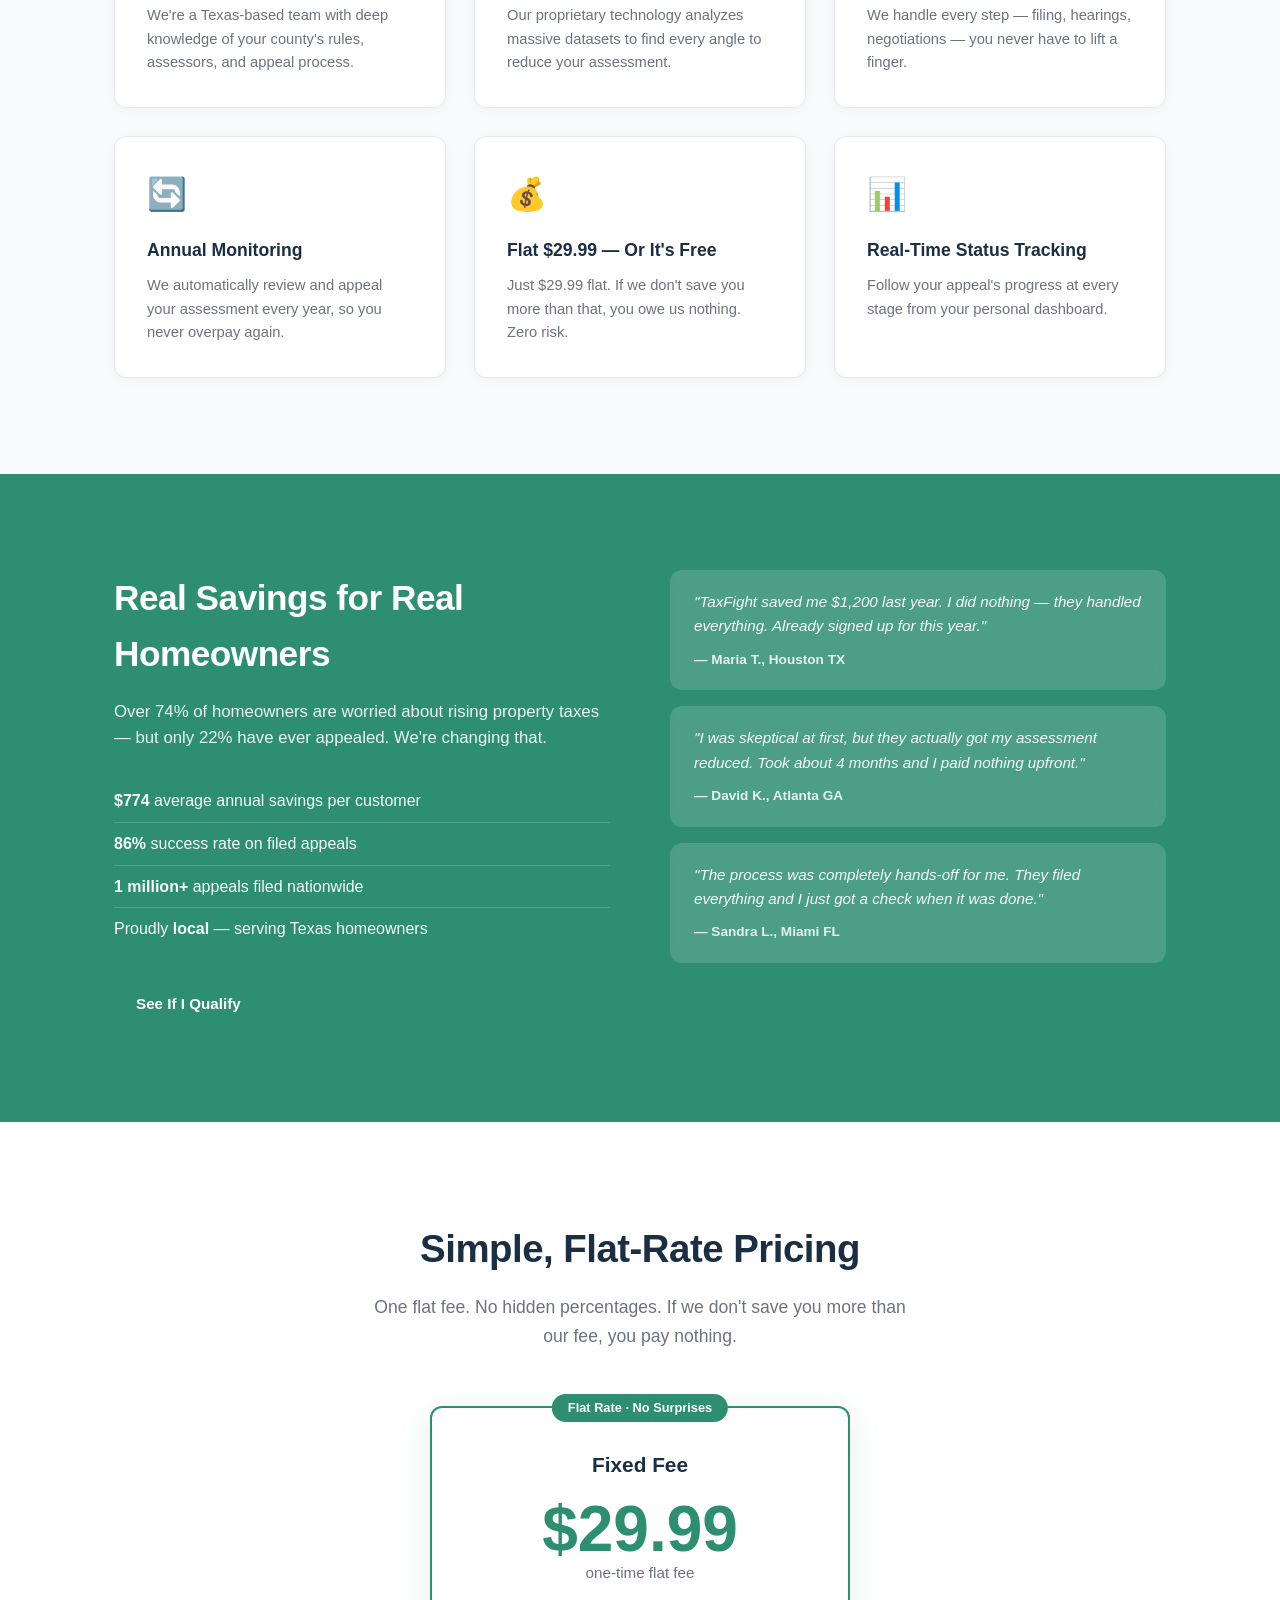
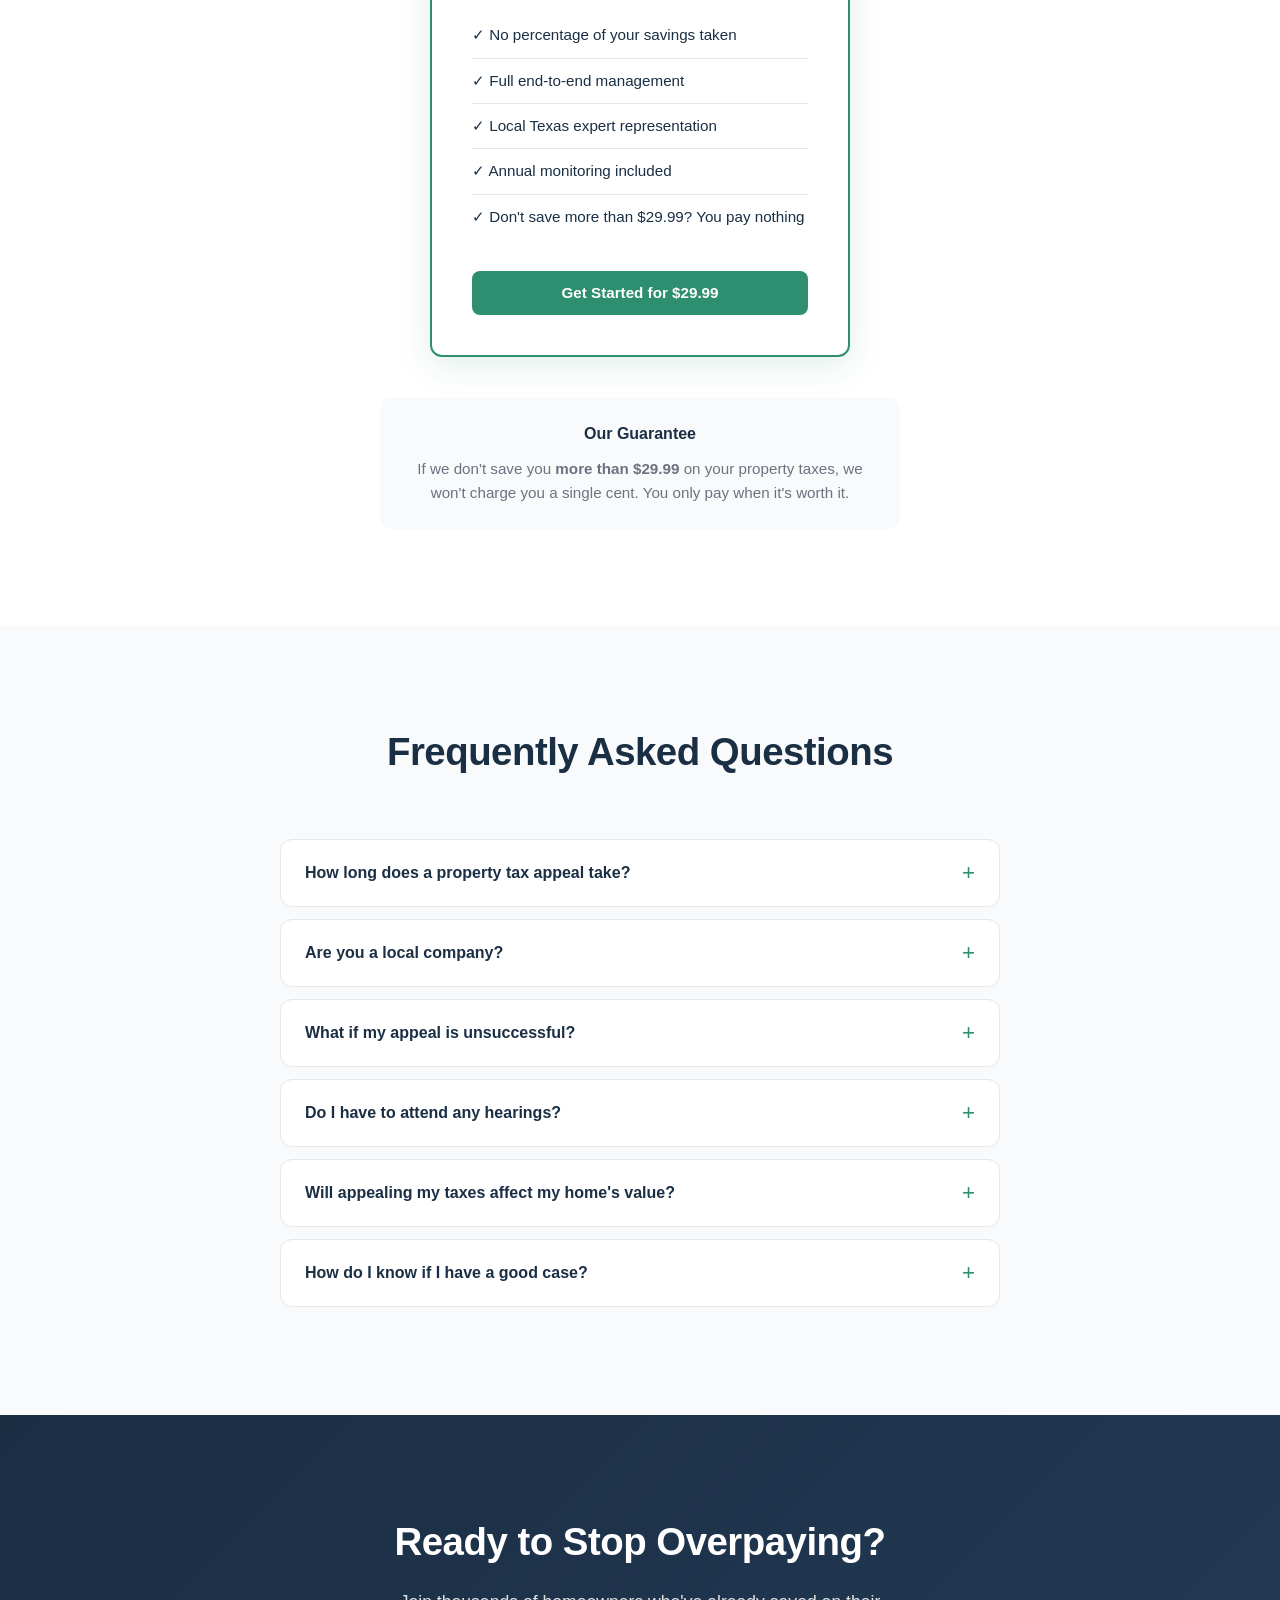
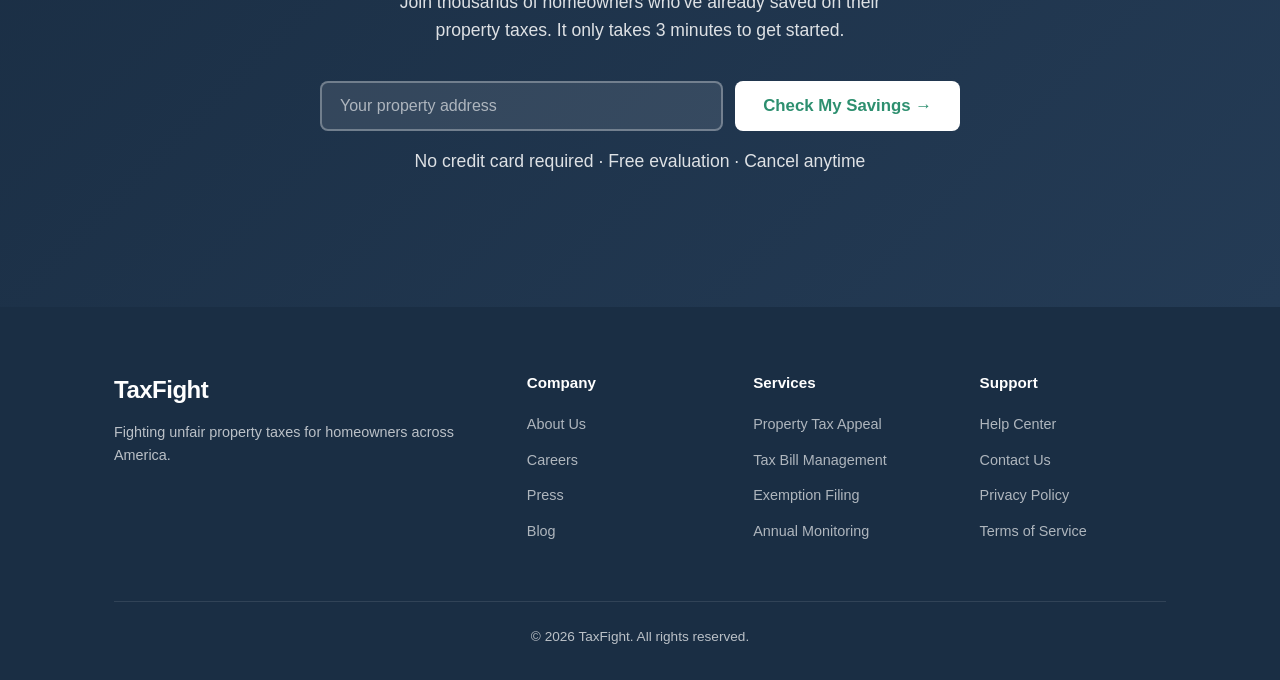
==== commit a0505001: "Add multi-step user flow: results and checkout pages - results.html: animated loading screen, saving" ====
--- a/index.html
+++ b/index.html
@@ -29,8 +29,8 @@
       <div class="hero-badge">86% Success Rate · No Upfront Cost</div>
       <h1>Stop Overpaying<br />on Property Taxes</h1>
       <p class="hero-sub">We fight your property tax assessment so you don't have to. If we don't save you money, you pay nothing.</p>
-      <form class="hero-form" onsubmit="handleSignup(event)">
-        <input type="text" placeholder="Enter your property address" class="hero-input" />
+      <form class="hero-form" onsubmit="goToResults(event)">
+        <input type="text" id="hero-address" placeholder="Enter your property address" class="hero-input" required />
         <button type="submit" class="btn btn-primary btn-lg">Check My Savings</button>
       </form>
       <p class="hero-note">Free to start · Takes 3 minutes · No obligation</p>
@@ -269,9 +269,8 @@
     <div class="container">
       <h2>Ready to Stop Overpaying?</h2>
       <p>Join thousands of homeowners who've already saved on their property taxes. It only takes 3 minutes to get started.</p>
-      <form class="cta-form" onsubmit="handleSignup(event)">
-        <input type="text" placeholder="Your property address" class="hero-input" />
-        <input type="email" placeholder="Your email address" class="hero-input" />
+      <form class="cta-form" onsubmit="goToResults(event)">
+        <input type="text" id="cta-address" placeholder="Your property address" class="hero-input" required />
         <button type="submit" class="btn btn-white btn-lg">Check My Savings →</button>
       </form>
       <p class="cta-note">No credit card required · Free evaluation · Cancel anytime</p>
